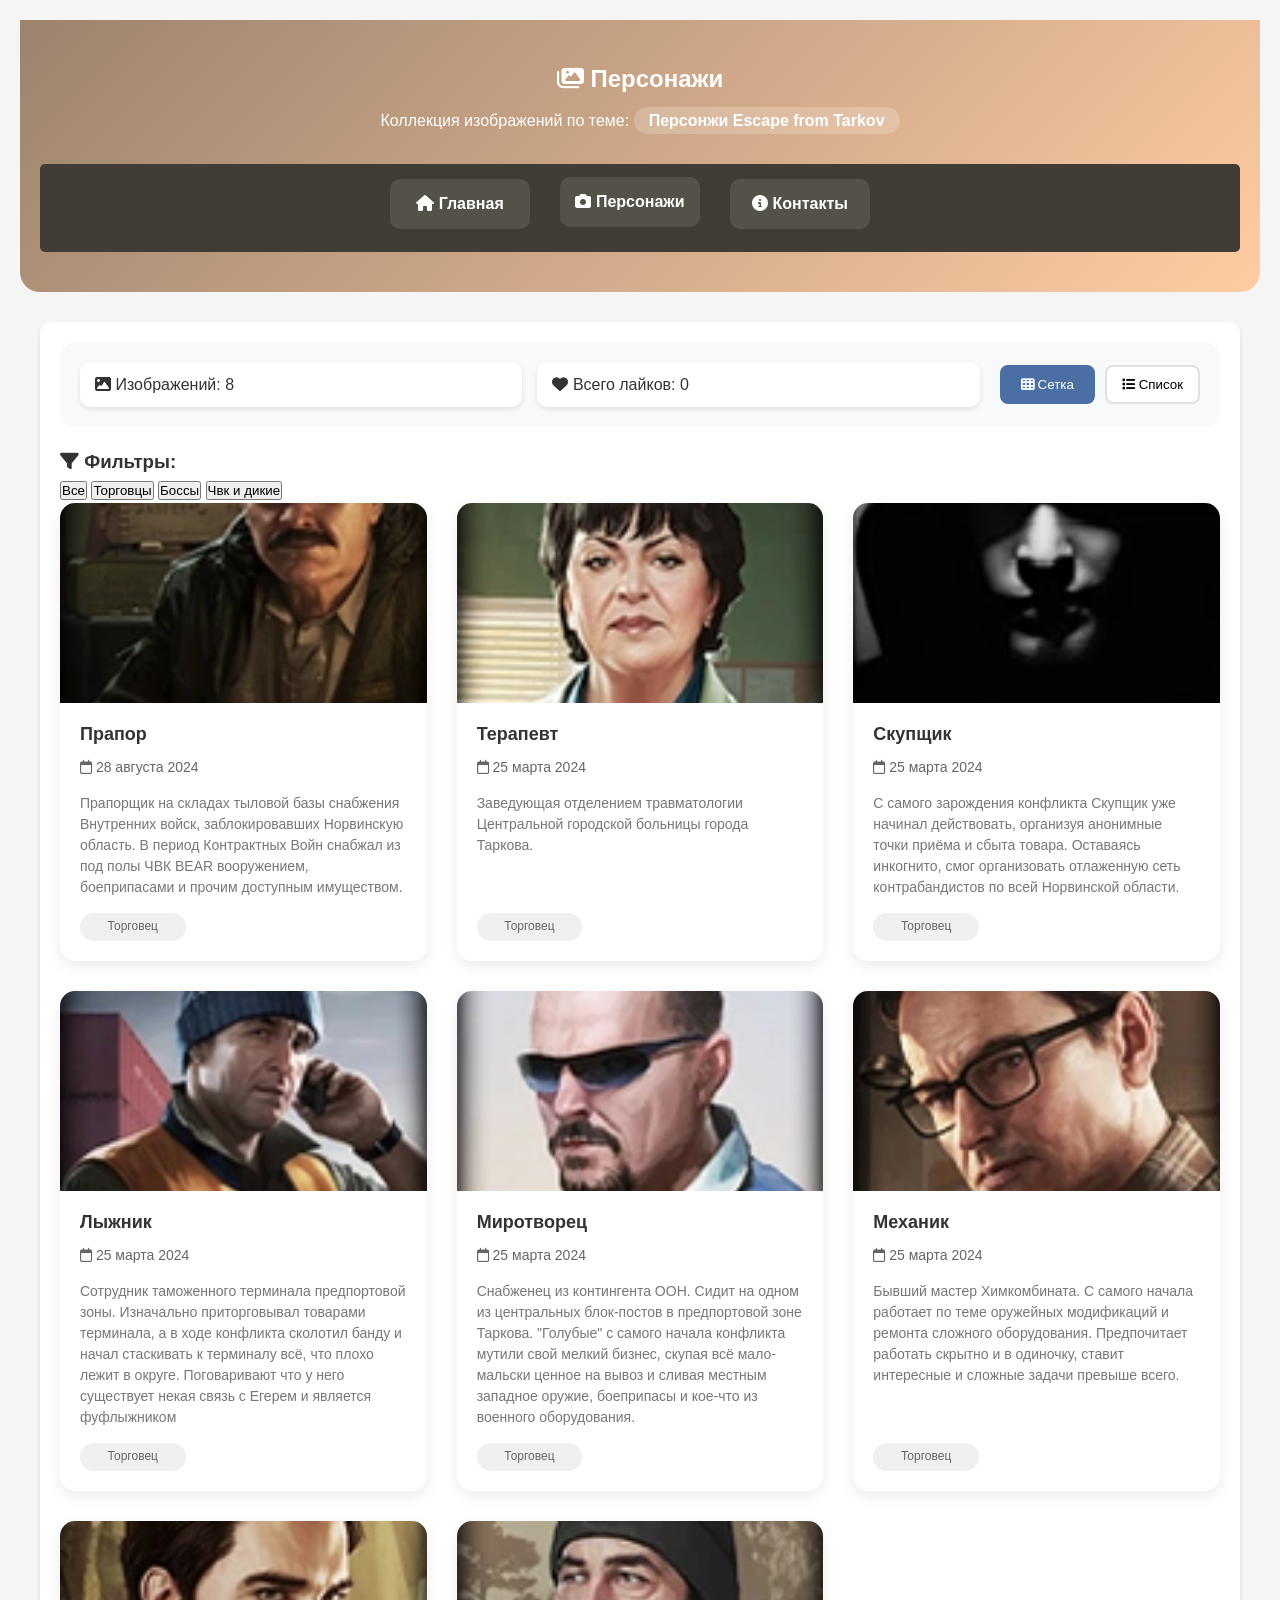
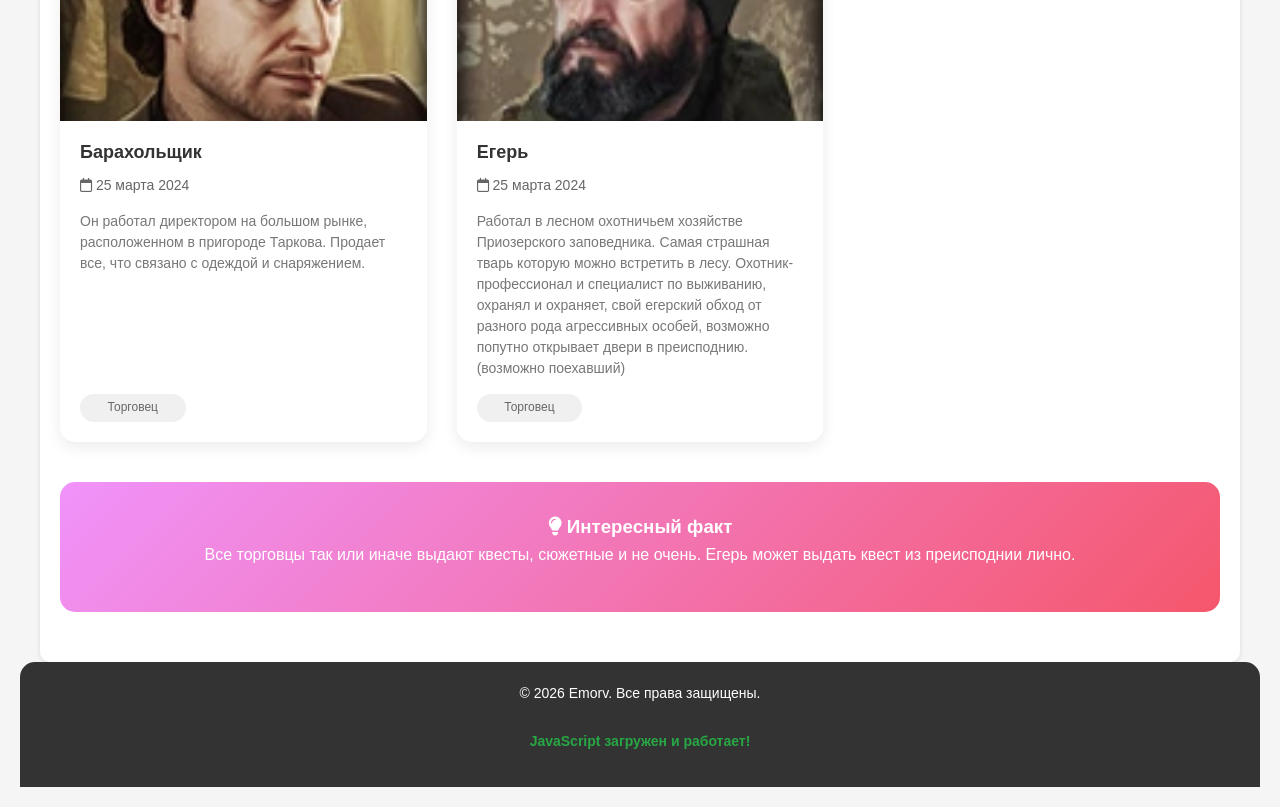
==== characters.html @ 6c81def7 "Add files via upload" ====
<!DOCTYPE html>
<html lang="ru">
    <head>
        <meta charset="UTF-8">
        <meta name="viewport" content="width=device-width, initial-scale=1.0">
        <title>Персонажи - GeneralEFT</title>
        <link rel="stylesheet" href="style.css">
        <link rel="stylesheet" href="https://cdnjs.cloudflare.com/ajax/libs/font-awesome/6.4.0/css/all.min.css">
    </head>
    <body>
        <header class="all-header">
            <div class="header-content">
                <h1><i class="fas fa-images"></i> Персонажи</h1>
                <p class="subtitle">Коллекция изображений по теме: <span class="theme-name">Персонжи Escape from Tarkov</span></p>
            </div>
            
            <nav class="main-nav">
                <ul class="nav-grid">
                    <li><a href="index.html" class="nav-link"><i class="fas fa-home"></i> Главная</a></li>
                    <li><a href="characters.html" class="nav-link active"><i class="fas fa-camera"></i> Персонажи</a></li>
                    <li><a href="contacts.html" class="nav-link"><i class="fas fa-info-circle"></i> Контакты</a></li>
                </ul>
            </nav>
        </header>

        <main class="gallery-container">
            <div class="controls-panel">
                <div class="stats">
                    <span class="stat-item">
                        <i class="fas fa-image"></i>
                        Изображений: <span id="image-counter">0</span>
                    </span>
                    <span class="stat-item">
                        <i class="fas fa-heart"></i>
                        Всего лайков: <span id="total-likes">0</span>
                    </span>
                </div>
                
                <div class="view-controls">
                    <button id="grid-view" class="view-btn active">
                        <i class="fas fa-th"></i> Сетка
                    </button>
                    <button id="list-view" class="view-btn">
                        <i class="fas fa-list"></i> Список
                    </button>
                </div>
            </div>
            
            <div class="filters"> <!-- фильтры-->
                <h3><i class="fas fa-filter"></i> Фильтры:</h3>
                <div class="filter-buttons">
                    <button class="filter-btn active" data-filter="all">Все</button>
                    <button class="filter-btn" data-filter="traders">Торговцы</button>
                    <button class="filter-btn" data-filter="boss">Боссы</button>
                    <button class="filter-btn" data-filter="PMCscavs">Чвк и дикие</button>
                </div>
            </div>

            <div class="gallery-grid" id="image-gallery"> <!-- див открывающий карты-->
                
                <article class="image-card" data-category="traders"> <!-- первая карта (прапор)-->
                    <div class="card-image">
                        <img src="assets/image/127px-Prapor_portret.webp"
                            alt="Портрет Прапора"
                            class="gallery-img"
                            loading="lazy">
                        <div class="image-overlay">
                            <button class="like-btn" data-id="1">
                                <i class="far fa-heart"></i>
                                <span class="like-count">0</span>
                            </button>
                            <button class="zoom-btn">
                                <i class="fas fa-expand"></i>
                            </button>
                        </div>
                    </div>
                    <div class="card-content">
                        <h3 class="image-title">Прапор</h3>
                        <p class="image-date"><i class="far fa-calendar"></i> 28 августа 2024</p>
                        <p class="image-description">Прапорщик на складах тыловой базы снабжения Внутренних войск, заблокировавших Норвинскую область. В период Контрактных Войн снабжал из под полы ЧВК BEAR вооружением, боеприпасами и прочим доступным имуществом. </p>
                        <div class="image-tags">
                            <span class="tag">Торговец</span>
                        </div>
                    </div>
                </article>

                <article class="image-card" data-category="traders"> <!-- вторая карта (терапевт)-->
                    <div class="card-image">
                        <img src="assets/image/127px-Terapevt_portret.webp"
                            alt="Портрет Терапевта"
                            class="gallery-img"
                            loading="lazy">
                        <div class="image-overlay">
                            <button class="like-btn" data-id="2">
                                <i class="far fa-heart"></i>
                                <span class="like-count">0</span>
                            </button>
                            <button class="zoom-btn">
                                <i class="fas fa-expand"></i>
                            </button>
                        </div>
                    </div>
                    <div class="card-content">
                        <h3 class="image-title">Терапевт</h3>
                        <p class="image-date"><i class="far fa-calendar"></i> 25 марта 2024</p>
                        <p class="image-description">Заведующая отделением травматологии Центральной городской больницы города Таркова.</p>
                        <div class="image-tags">
                            <span class="tag">Торговец</span>
                        </div>
                    </div>
                </article>

                <article class="image-card" data-category="traders"> <!-- третья карта (Скупщик)-->
                    <div class="card-image">
                        <img src="assets/image/127px-Skupshik_portret.webp"
                            alt="Портрет Скупщика"
                            class="gallery-img"
                            loading="lazy">
                        <div class="image-overlay">
                            <button class="like-btn" data-id="3">
                                <i class="far fa-heart"></i>
                                <span class="like-count">0</span>
                            </button>
                            <button class="zoom-btn">
                                <i class="fas fa-expand"></i>
                            </button>
                        </div>
                    </div>
                    <div class="card-content">
                        <h3 class="image-title">Скупщик</h3>
                        <p class="image-date"><i class="far fa-calendar"></i> 25 марта 2024</p>
                        <p class="image-description">С самого зарождения конфликта Скупщик уже начинал действовать, организуя анонимные точки приёма и сбыта товара. Оставаясь инкогнито, смог организовать отлаженную сеть контрабандистов по всей Норвинской области. </p>
                        <div class="image-tags">
                            <span class="tag">Торговец</span>
                        </div>
                    </div>
                </article>

                <article class="image-card" data-category="traders"> <!-- четвёртая карта (Лыжник)-->
                    <div class="card-image">
                        <img src="assets/image/127px-Lijnik_portret.webp"
                            alt="Портрет Лыжника"
                            class="gallery-img"
                            loading="lazy">
                        <div class="image-overlay">
                            <button class="like-btn" data-id="4">
                                <i class="far fa-heart"></i>
                                <span class="like-count">0</span>
                            </button>
                            <button class="zoom-btn">
                                <i class="fas fa-expand"></i>
                            </button>
                        </div>
                    </div>
                    <div class="card-content">
                        <h3 class="image-title">Лыжник</h3>
                        <p class="image-date"><i class="far fa-calendar"></i> 25 марта 2024</p>
                        <p class="image-description">Сотрудник таможенного терминала предпортовой зоны. Изначально приторговывал товарами терминала, а в ходе конфликта сколотил банду и начал стаскивать к терминалу всё, что плохо лежит в округе. Поговаривают что у него существует некая связь с Егерем и является фуфлыжником</p>
                        <div class="image-tags">
                            <span class="tag">Торговец</span>
                        </div>
                    </div>
                </article>

                <article class="image-card" data-category="traders"> <!-- пятая карта (Миротворец)-->
                    <div class="card-image">
                        <img src="assets/image/127px-Mirotvorec_portret.webp"
                            alt="Портрет Миротворца"
                            class="gallery-img"
                            loading="lazy">
                        <div class="image-overlay">
                            <button class="like-btn" data-id="5">
                                <i class="far fa-heart"></i>
                                <span class="like-count">0</span>
                            </button>
                            <button class="zoom-btn">
                                <i class="fas fa-expand"></i>
                            </button>
                        </div>
                    </div>
                    <div class="card-content">
                        <h3 class="image-title">Миротворец</h3>
                        <p class="image-date"><i class="far fa-calendar"></i> 25 марта 2024</p>
                        <p class="image-description">Снабженец из контингента ООН. Сидит на одном из центральных блок-постов в предпортовой зоне Таркова. "Голубые" с самого начала конфликта мутили свой мелкий бизнес, скупая всё мало-мальски ценное на вывоз и сливая местным западное оружие, боеприпасы и кое-что из военного оборудования. </p>
                        <div class="image-tags">
                            <span class="tag">Торговец</span>
                        </div>
                    </div>
                </article>

                <article class="image-card" data-category="traders"> <!-- шестая карта (Механик)-->
                    <div class="card-image">
                        <img src="assets/image/127px-Mechanic_portret.webp"
                            alt="Портрет Механика"
                            class="gallery-img"
                            loading="lazy">
                        <div class="image-overlay">
                            <button class="like-btn" data-id="6">
                                <i class="far fa-heart"></i>
                                <span class="like-count">0</span>
                            </button>
                            <button class="zoom-btn">
                                <i class="fas fa-expand"></i>
                            </button>
                        </div>
                    </div>
                    <div class="card-content">
                        <h3 class="image-title">Механик</h3>
                        <p class="image-date"><i class="far fa-calendar"></i> 25 марта 2024</p>
                        <p class="image-description">Бывший мастер Химкомбината. С самого начала работает по теме оружейных модификаций и ремонта сложного оборудования. Предпочитает работать скрытно и в одиночку, ставит интересные и сложные задачи превыше всего.</p>
                        <div class="image-tags">
                            <span class="tag">Торговец</span>
                        </div>
                    </div>
                </article>

                <article class="image-card" data-category="traders"> <!-- седьмая карта (Барахольщик)-->
                    <div class="card-image">
                        <img src="assets/image/127px-Baraholshik_portret.webp"
                            alt="Портрет Барахольщика"
                            class="gallery-img"
                            loading="lazy">
                        <div class="image-overlay">
                            <button class="like-btn" data-id="7">
                                <i class="far fa-heart"></i>
                                <span class="like-count">0</span>
                            </button>
                            <button class="zoom-btn">
                                <i class="fas fa-expand"></i>
                            </button>
                        </div>
                    </div>
                    <div class="card-content">
                        <h3 class="image-title">Барахольщик</h3>
                        <p class="image-date"><i class="far fa-calendar"></i> 25 марта 2024</p>
                        <p class="image-description">Он работал директором на большом рынке, расположенном в пригороде Таркова. Продает все, что связано с одеждой и снаряжением. </p>
                        <div class="image-tags">
                            <span class="tag">Торговец</span>
                        </div>
                    </div>
                </article>

                <article class="image-card" data-category="traders"> <!-- восьмая карта (Егерь)-->
                    <div class="card-image">
                        <img src="assets/image/127px-Eger_portret.webp"
                            alt="Портрет Егеря"
                            class="gallery-img"
                            loading="lazy">
                        <div class="image-overlay">
                            <button class="like-btn" data-id="8">
                                <i class="far fa-heart"></i>
                                <span class="like-count">0</span>
                            </button>
                            <button class="zoom-btn">
                                <i class="fas fa-expand"></i>
                            </button>
                        </div>
                    </div>
                    <div class="card-content">
                        <h3 class="image-title">Егерь</h3>
                        <p class="image-date"><i class="far fa-calendar"></i> 25 марта 2024</p>
                        <p class="image-description">Работал в лесном охотничьем хозяйстве Приозерского заповедника. Самая страшная тварь которую можно встретить в лесу. Охотник-профессионал и специалист по выживанию, охранял и охраняет, свой егерский обход от разного рода агрессивных особей, возможно попутно открывает двери в преисподнию. (возможно поехавший)</p>
                        <div class="image-tags">
                            <span class="tag">Торговец</span>
                        </div>
                    </div>
                </article>
            </div> <!-- див закрывающий карты-->
            
            <aside class="gallery-info">
                <h3><i class="fas fa-lightbulb"></i> Интересный факт</h3>
                <p>Все торговцы так или иначе выдают квесты, сюжетные и не очень. Егерь может выдать квест из преисподнии лично.</p>
            </aside>
        </main>

        <footer class="gallery-footer">
            <div class="footer-content">
                <p>&copy; <span id="current-year">2026</span> Emorv. Все права защищены.</p>
                <p class="js-status">JavaScript загружен и работает!</p>
            </div>
        </footer>

        <script src="script.js"></script>
        
    </body>
</html>
---- style.css ----
* {
margin: 0;
padding: 0;
box-sizing: border-box;
}

body {
font-family: Arial, sans-serif;
background-color: #f5f5f5;
color: #333;
line-height: 1.6;
padding: 20px;
}

header {
background-color: #9C836E;
color: white;
padding: 20px;
text-align: center;
border-radius: 15px;
margin-bottom: 20px;
}

header h1 {
font-size: 24px;
margin-bottom: 10px;
}

main {
background-color: white;
padding: 25px;
border-radius: 10px;
box-shadow: 0 2px 5px rgba(0,0,0,0.1);
margin-bottom: 20px;
}

h2 {
color: #1C2333;
margin: 20px 0 15px 0;
padding-bottom: 10px;
border-bottom: 2px solid #eee;
}

p {
margin-bottom: 15px;
}

ul {
margin-left: 20px;
margin-bottom: 20px;

}
ul li {
margin-bottom: 8px;
}

footer {
background-color: #413D34;
color: white;
text-align: center;
padding: 20px;
border-radius: 5px;
font-size: 14px;
}

/* Основной контейнер для Grid */
.gallery-container {
max-width: 1200px;

margin: 0 auto;
padding: 20px;
}

/* Шапка галереи */
.all-header {
background: linear-gradient(135deg, #9c836e 0%, #ffcca2 100%);
color: white;
padding: 40px 20px;
text-align: center;
border-radius: 0 0 20px 20px;
margin-bottom: 30px;
}

.header-content {
margin-bottom: 30px;
}

.theme-name {
background: rgba(255, 255, 255, 0.2);
padding: 5px 15px;
border-radius: 20px;
font-weight: bold;
}

/* Навигация с использованием Grid */
.nav-grid {
display: grid;
grid-template-columns: repeat(3, 1fr);
gap: 10px;
list-style: none;
padding: 0;
margin: 0;
max-width: 500px;
margin: 0 auto;
}

@media (max-width: 600px) {
.nav-grid {
grid-template-columns: 1fr;
}

}

.nav-link {
display: block;

background: rgba(255, 255, 255, 0.1);
color: white;
text-decoration: none;
padding: 12px;
border-radius: 10px;
transition: all 0.3s;
text-align: center;
}

.nav-link:hover,
.nav-link.active {
background: rgba(255, 255, 255, 0.1);
transform: translateY(-2px);
}

/* Панель управления */
.controls-panel {
display: grid;
grid-template-columns: 1fr auto;
gap: 20px;
align-items: center;
background: #f8f9fa;
padding: 20px;
border-radius: 15px;
margin-bottom: 20px;
}

@media (max-width: 768px) {
.controls-panel {
grid-template-columns: 1fr;
text-align: center;
}
}

.stats {
display: grid;
grid-template-columns: repeat(auto-fit, minmax(200px, 1fr));
gap: 15px;
}

.stat-item {
background: white;
padding: 10px 15px;
border-radius: 10px;
box-shadow: 0 2px 5px rgba(0,0,0,0.1);
}

.view-controls {
display: grid;
grid-template-columns: repeat(2, 1fr);
gap: 10px;
}

.view-btn {
background: white;
border: 2px solid #e0e0e0;
padding: 10px 15px;
border-radius: 8px;
cursor: pointer;
transition: all 0.3s;
}

.view-btn.active {
background: #4a6fa5;
color: white;
border-color: #4a6fa5;
}

/* ОСНОВНАЯ ГАЛЕРЕЯ С CSS GRID */
.gallery-grid {
display: grid;
grid-template-columns: repeat(auto-fill, minmax(300px, 1fr));
gap: 30px;
margin-bottom: 40px;
}

/* Альтернативный вид - список */
.gallery-grid.list-view {
grid-template-columns: 1fr;
max-width: 800px;
margin: 0 auto 40px;
}

/* Карточка изображения */
.image-card {
background: white;

border-radius: 15px;
overflow: hidden;
box-shadow: 0 5px 15px rgba(0,0,0,0.08);
transition: all 0.3s ease;
display: flex;
flex-direction: column;
height: 100%;
}

.image-card:hover {
transform: translateY(-10px);
box-shadow: 0 15px 30px rgba(0,0,0,0.15);
}

/* Изображение в карточке */
.card-image {
position: relative;
height: 200px;
overflow: hidden;
}

.gallery-img {
width: 100%;
height: 100%;
object-fit: cover;
transition: transform 0.5s ease;
}

.image-card:hover .gallery-img {
transform: scale(1.05);
}

/* Наложение с кнопками */
.image-overlay {
position: absolute;
top: 10px;
right: 10px;
display: grid;
grid-template-columns: repeat(2, auto);
gap: 10px;
opacity: 0;
transition: opacity 0.3s;
}

.image-card:hover .image-overlay {

opacity: 1;
}

.like-btn, .zoom-btn {
background: rgba(255, 255, 255, 0.9);
border: none;
width: 40px;
height: 40px;
border-radius: 50%;
cursor: pointer;
display: grid;
place-items: center;
font-size: 16px;
transition: all 0.3s;
box-shadow: 0 2px 5px rgba(0,0,0,0.2);
}

.like-btn:hover {
background: #ff6b8b;
color: white;
}

.like-btn.liked {
background: #ff6b8b;
color: white;
}

.like-btn.liked i {
font-weight: 900;
}

.zoom-btn:hover {
background: #4a6fa5;
color: white;
}

.like-count {
margin-left: 5px;
font-size: 14px;
font-weight: bold;
}

/* Контент карточки */
.card-content {
padding: 20px;

flex-grow: 1;
display: flex;
flex-direction: column;
}

.image-title {
margin: 0 0 10px 0;
color: #333;
font-size: 18px;
line-height: 1.3;
}

.image-date {
color: #666;
font-size: 14px;
margin-bottom: 15px;
}

.image-description {
color: #777;
font-size: 14px;
line-height: 1.5;
margin-bottom: 15px;
flex-grow: 1;
}

/* Теги */
.image-tags {
display: grid;
grid-template-columns: repeat(auto-fill, minmax(80px, auto));
gap: 5px;
}

.tag {
background: #f0f0f0;
color: #666;
padding: 4px 10px;
border-radius: 15px;
font-size: 12px;
text-align: center;
}

/* Блок с информацией */
.gallery-info {
background: linear-gradient(135deg, #f093fb 0%, #f5576c 100%);

color: white;
padding: 30px;
border-radius: 15px;
text-align: center;
margin-bottom: 30px;
}

/* Подвал */
.gallery-footer {
background: #333;
color: white;
text-align: center;
padding: 20px;
border-radius: 15px 15px 0 0;
}

.footer-content {
display: grid;
grid-template-columns: 1fr;
gap: 10px;
}

.js-status {
color: #28a745;
font-weight: bold;
}

/* Утилитарные классы */
.hidden {
display: none !important;
}

/* Анимации */
@keyframes fadeIn {
from { opacity: 0; transform: translateY(20px); }
to { opacity: 1; transform: translateY(0); }
}

.image-card {
animation: fadeIn 0.5s ease forwards;
}

/* 4. Навигационное меню */
nav {
background-color: #413d34;
padding: 15px;
border-radius: 5px;
margin-top: 15px;
}

/* Убираем точки у списка */
nav ul {
list-style-type: none;
}

/* Делаем пункты меню в строку */
nav ul li {
display: inline-block;
margin-right: 20px;
}

/* Стили для ссылок */
nav ul li a {
color: white;
text-decoration: none;
font-weight: bold;
padding: 5px 10px;
}

/* Эффект при наведении */
nav ul li a:hover {
background-color: white;
color: #413D34;
border-radius: 3px;
}

/*================================================================================================*/

.developer-card {
    background: white;
    padding: 30px; 
    border-radius: 15px;
    box-shadow: 0 10px 25px rgba(0,0,0,0.1); 
    display: flex;
    align-items: center;
    gap: 30px;
    margin-bottom: 40px;
    overflow: hidden; 
}

.dev-photo {
    width: 100px;
    height: 100px;
    background: #413D34;
    border-radius: 50%; 
    display: grid;
    place-items: center;
    font-size: 40px;
    color: white;
    flex-shrink: 0;
}

.contact-grid-layout {
    display: grid;
    grid-template-columns: 2fr 1fr;
    gap: 30px;
}

.contact-form, .info-block {
    background: white;
    padding: 30px;
    border-radius: 15px;
    box-shadow: 0 5px 15px rgba(0,0,0,0.05);
}

.form-group {
    margin-bottom: 20px;
}

input[type="text"],
input[type="email"],
textarea,
select {
    width: 100%;
    padding: 12px;
    border: 2px solid #eee;
    border-radius: 8px;
    font-size: 16px;
    transition: all 0.3s;
    outline: none;
    box-sizing: border-box; 
}

input:focus, textarea:focus, select:focus {
    border-color: #9C836E;
    box-shadow: 0 0 8px rgba(156, 131, 110, 0.3);
}

input:required, textarea:required {
    border-left: 5px solid #ff6b6b;
}

input:valid {
    border-left: 5px solid #51cf66;
}

input::placeholder, textarea::placeholder {
    color: #bbb;
    font-style: italic;
}

::selection {
    background: #9C836E;
    color: white;
}

.submit-btn {
    background: #413D34;
    color: white;
    border: none;
    padding: 12px 30px;
    border-radius: 8px;
    cursor: pointer;
    font-size: 16px;
    position: relative;
    overflow: hidden;
    transition: 0.3s;
}

.submit-btn:hover {
    background: #5a554a;
    transform: translateY(-2px);
}

.submit-btn:active {
    transform: translateY(0);
}

.form-checkbox {
    display: flex;
    align-items: center;
    margin-bottom: 20px;
    gap: 10px;
}

.form-checkbox input {
    appearance: none; 
    width: 20px;
    height: 20px;
    border: 2px solid #9C836E;
    border-radius: 4px;
    cursor: pointer;
    position: relative;
}

.form-checkbox input:checked {
    background-color: #9C836E;
}

.form-checkbox input:checked::after {
    content: '✔';
    position: absolute;
    color: white;
    font-size: 14px;
    left: 3px;
    top: -1px;
}

.faq-list {
    list-style: none;
    margin-left: 0 !important;
}

.faq-list li {
    padding: 10px;
    border-radius: 5px;
    margin-bottom: 10px;
}

.faq-list li:nth-child(odd) {
    background-color: #f8f9fa;
}

@media (max-width: 768px) {
    .developer-card {
        flex-direction: column;
        text-align: center;
    }
    
    .contact-grid-layout {
        grid-template-columns: 1fr;
    }
}
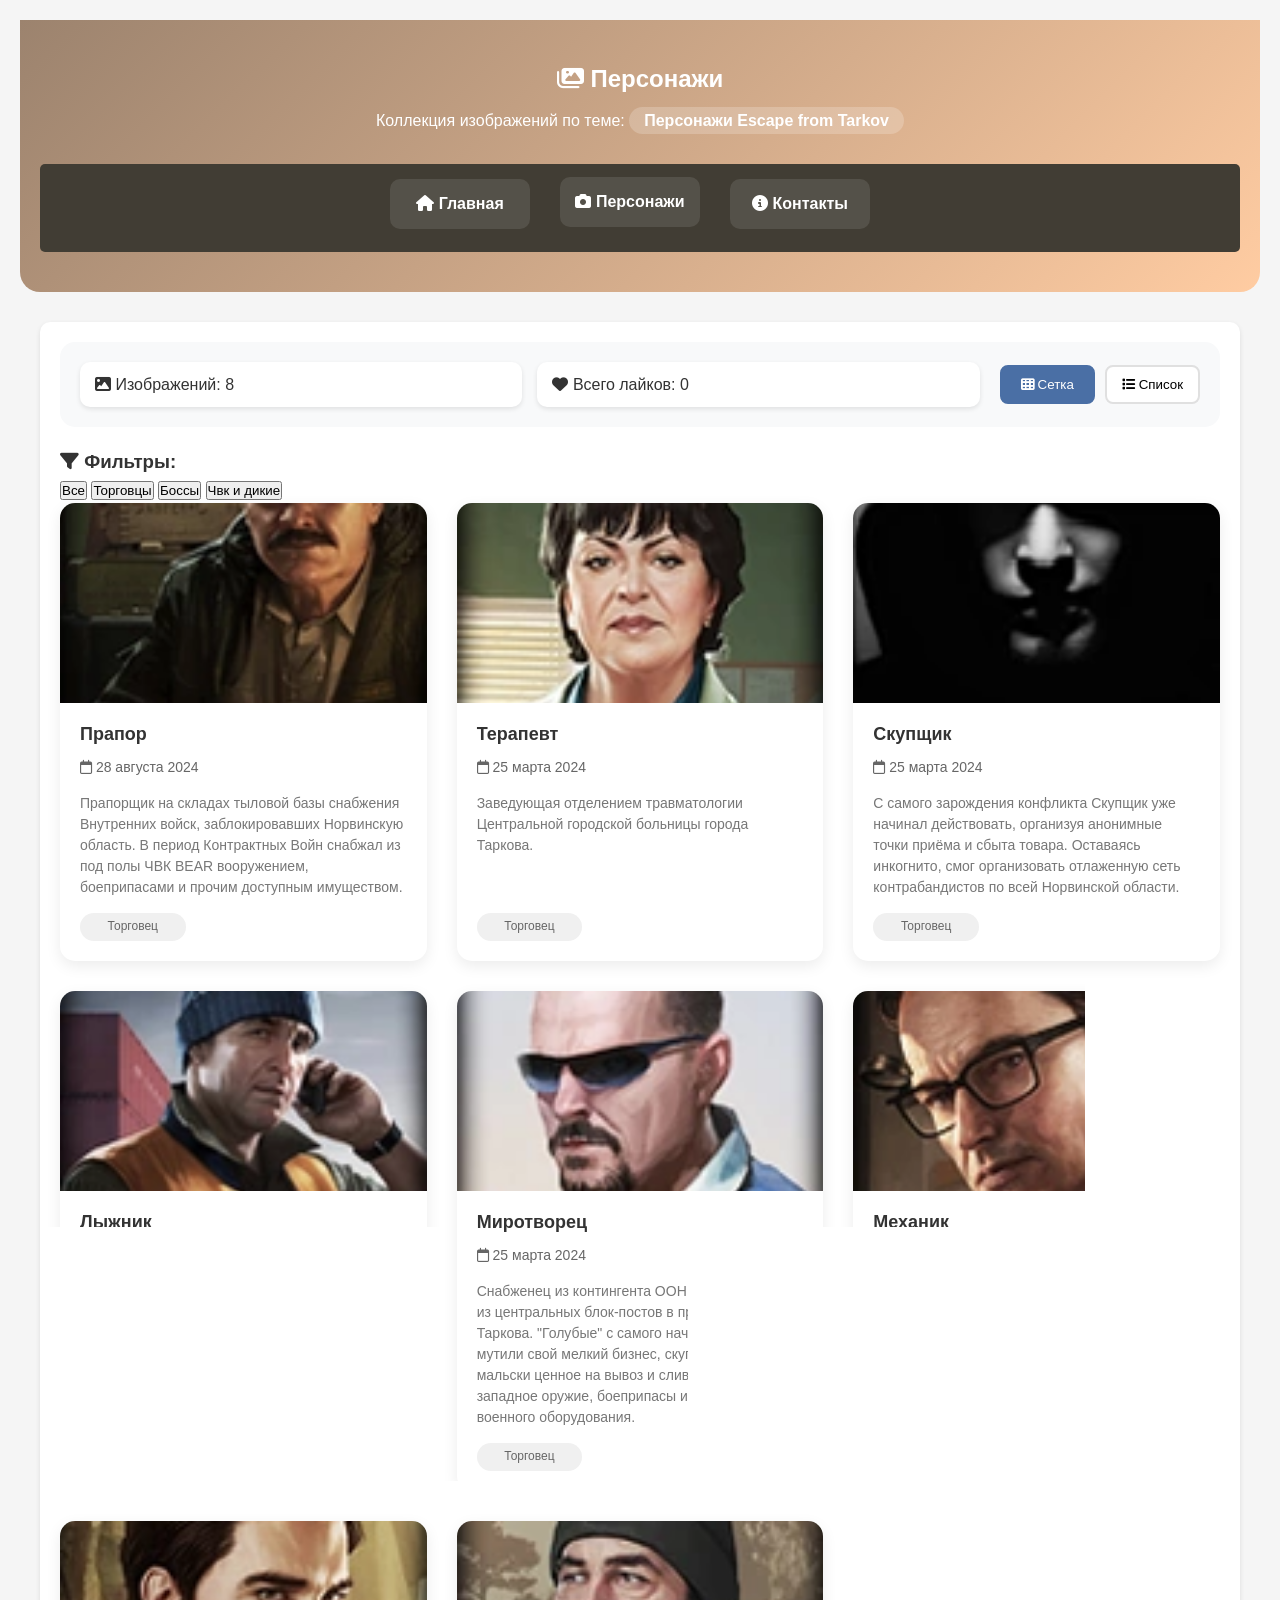
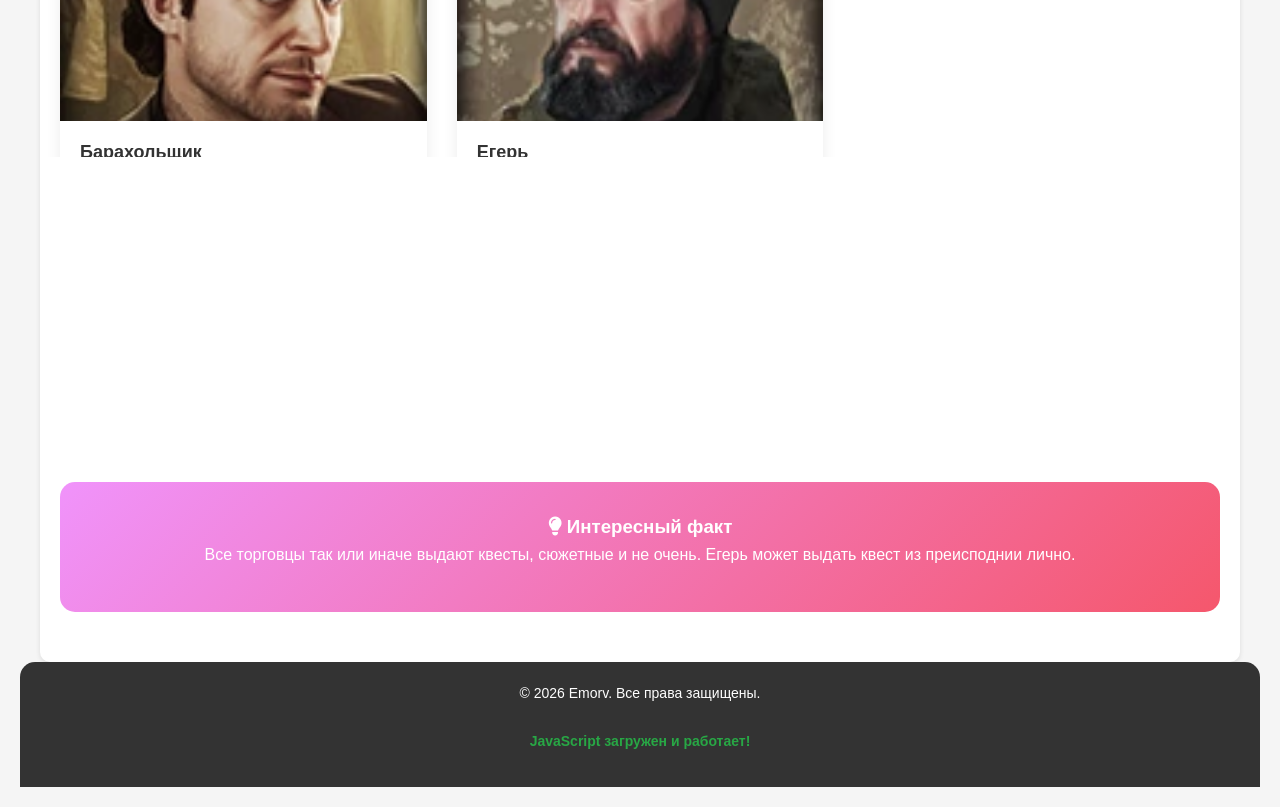
==== commit a9473066: "Add files via upload a little update" ====
--- a/characters.html
+++ b/characters.html
@@ -11,7 +11,7 @@
         <header class="all-header">
             <div class="header-content">
                 <h1><i class="fas fa-images"></i> Персонажи</h1>
-                <p class="subtitle">Коллекция изображений по теме: <span class="theme-name">Персонжи Escape from Tarkov</span></p>
+                <p class="subtitle">Коллекция изображений по теме: <span class="theme-name">Персонажи Escape from Tarkov</span></p>
             </div>
             
             <nav class="main-nav">
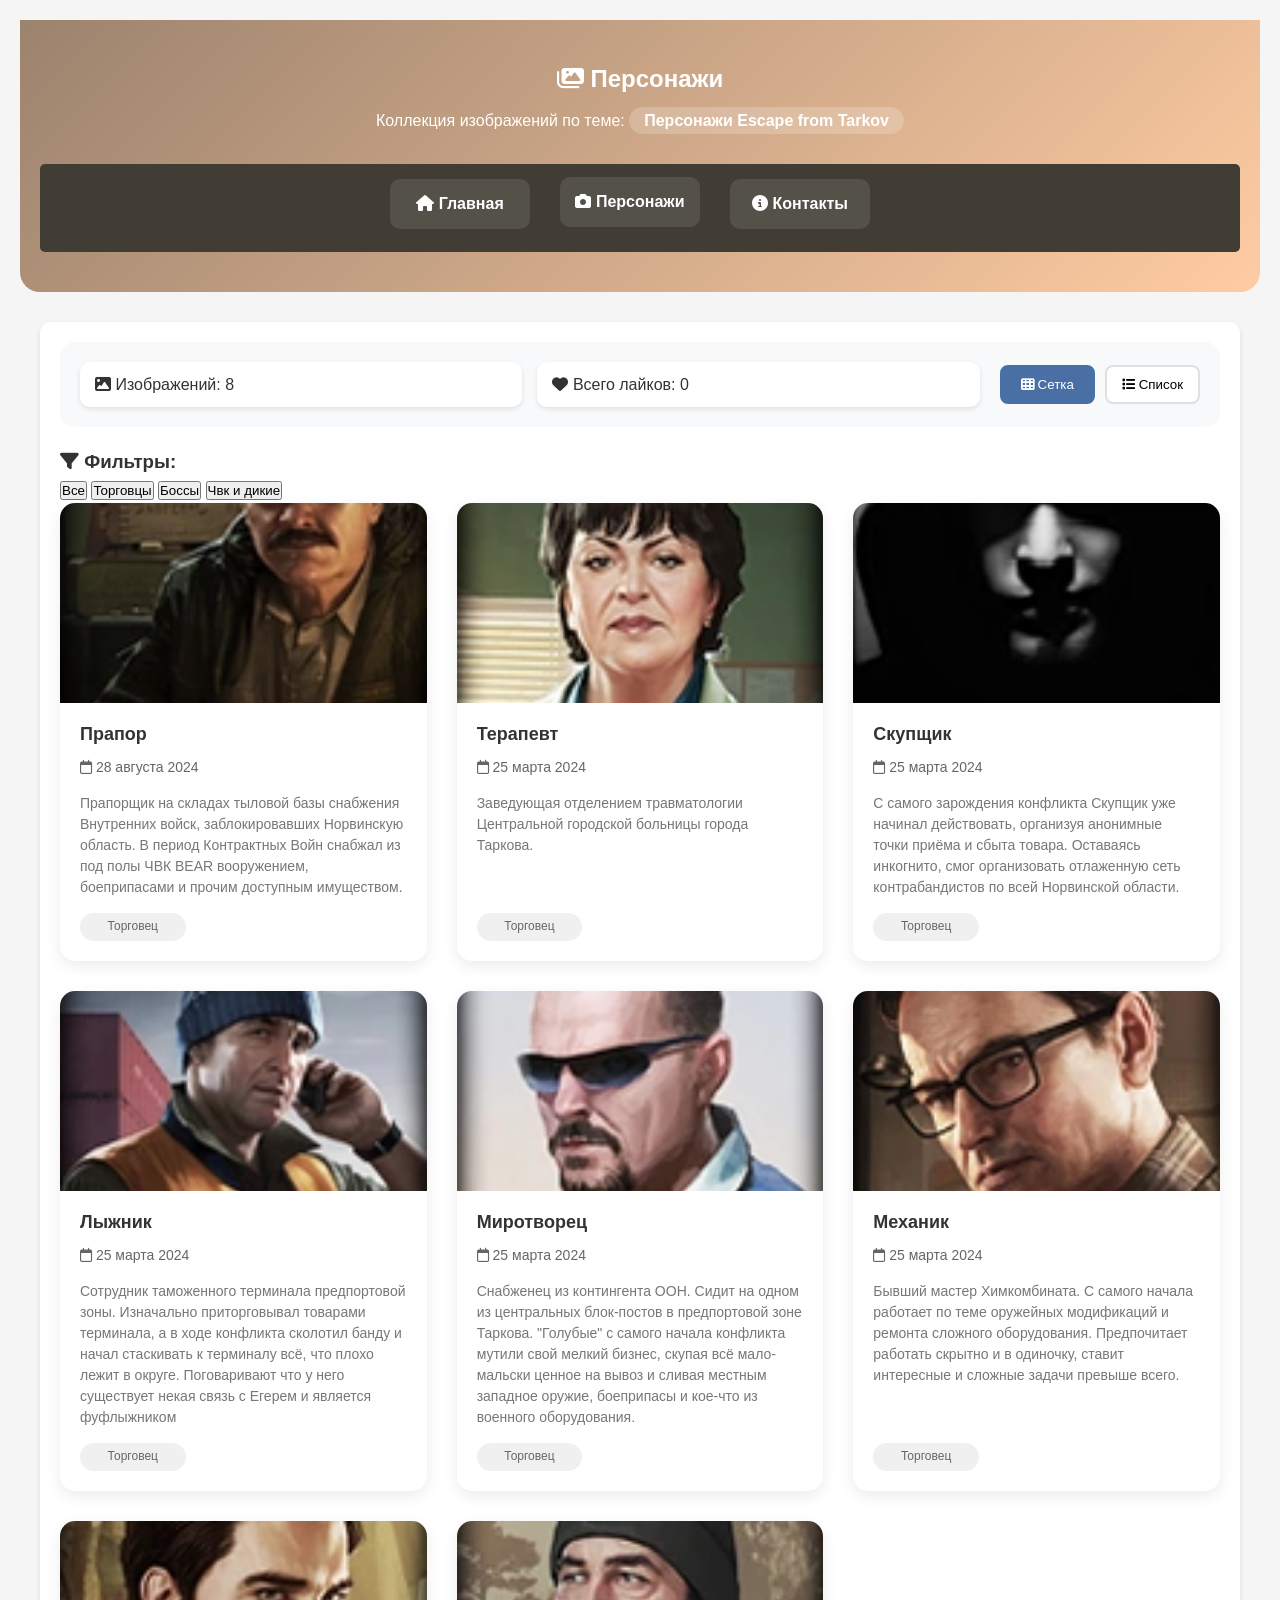
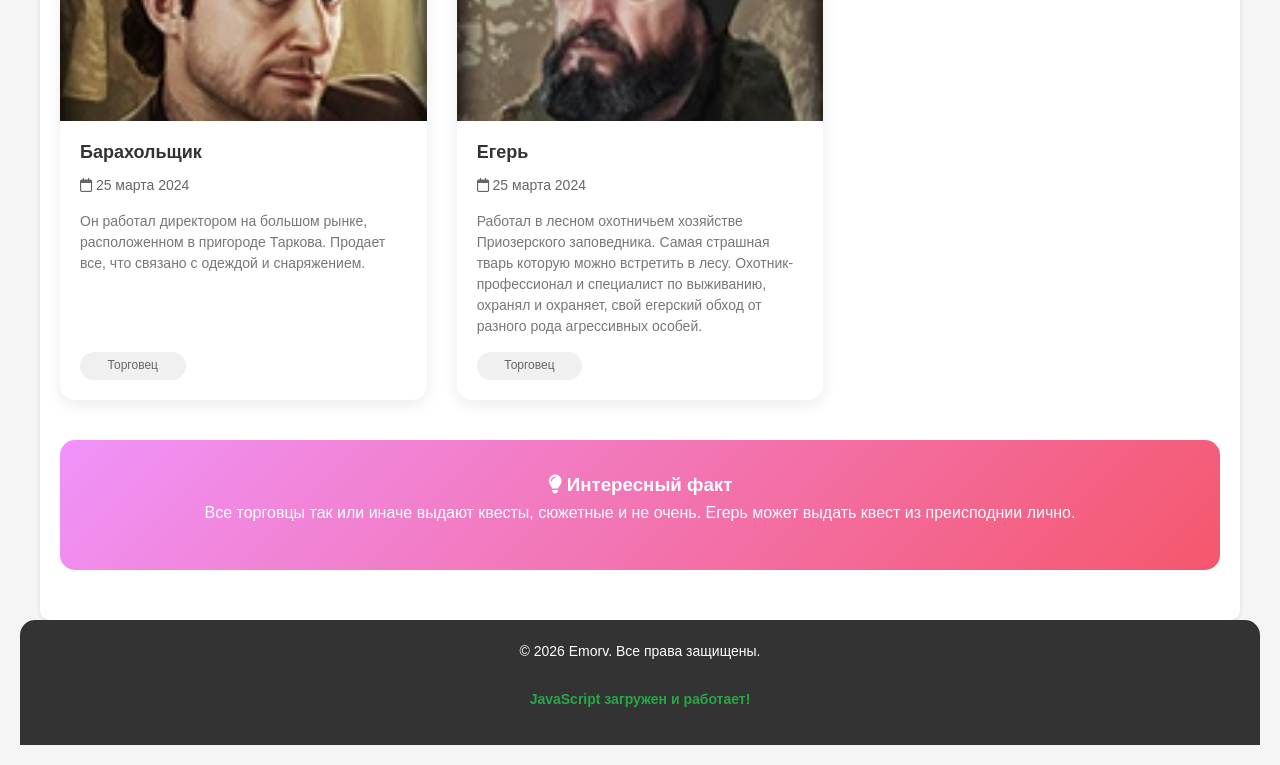
==== commit b5cbf3c5: "Update characters.html" ====
--- a/characters.html
+++ b/characters.html
@@ -259,7 +259,7 @@
                     <div class="card-content">
                         <h3 class="image-title">Егерь</h3>
                         <p class="image-date"><i class="far fa-calendar"></i> 25 марта 2024</p>
-                        <p class="image-description">Работал в лесном охотничьем хозяйстве Приозерского заповедника. Самая страшная тварь которую можно встретить в лесу. Охотник-профессионал и специалист по выживанию, охранял и охраняет, свой егерский обход от разного рода агрессивных особей, возможно попутно открывает двери в преисподнию. (возможно поехавший)</p>
+                        <p class="image-description">Работал в лесном охотничьем хозяйстве Приозерского заповедника. Самая страшная тварь которую можно встретить в лесу. Охотник-профессионал и специалист по выживанию, охранял и охраняет, свой егерский обход от разного рода агрессивных особей.</p>
                         <div class="image-tags">
                             <span class="tag">Торговец</span>
                         </div>
@@ -283,4 +283,4 @@
         <script src="script.js"></script>
         
     </body>
-</html>+</html>
